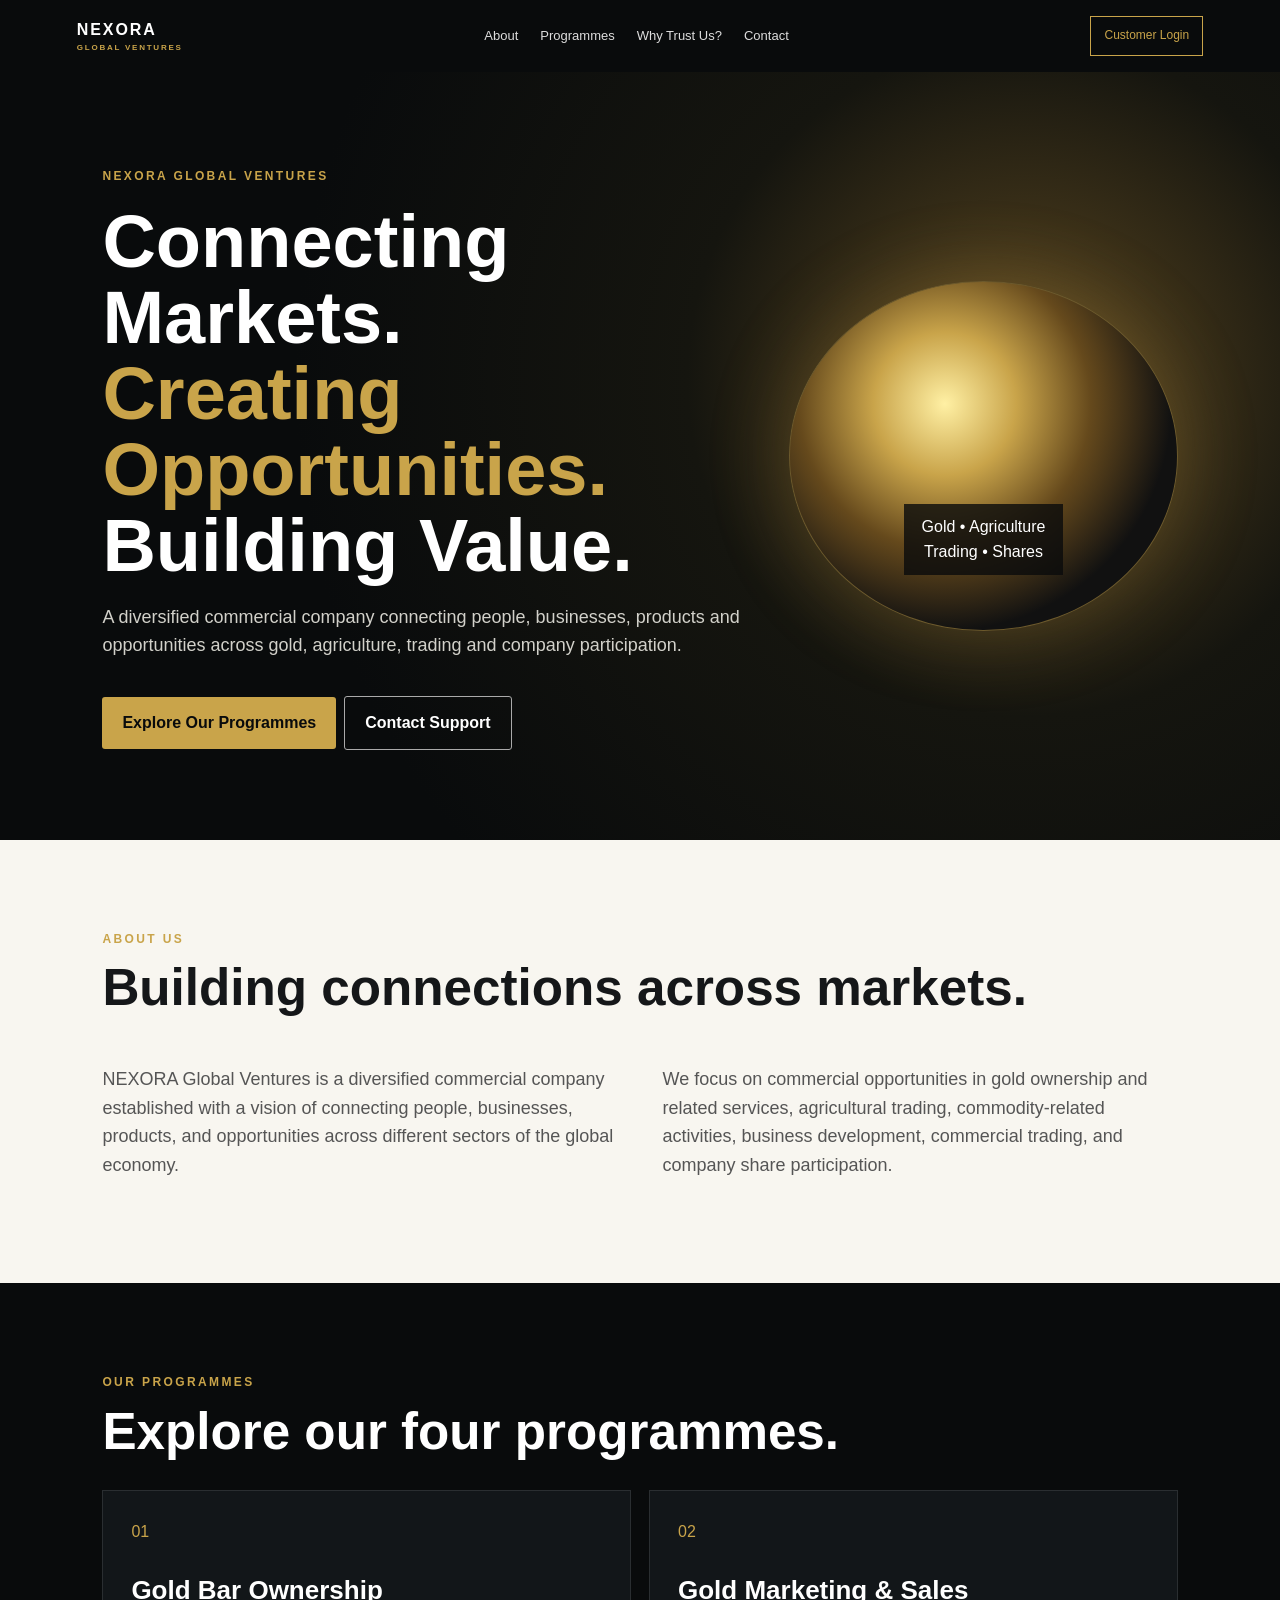
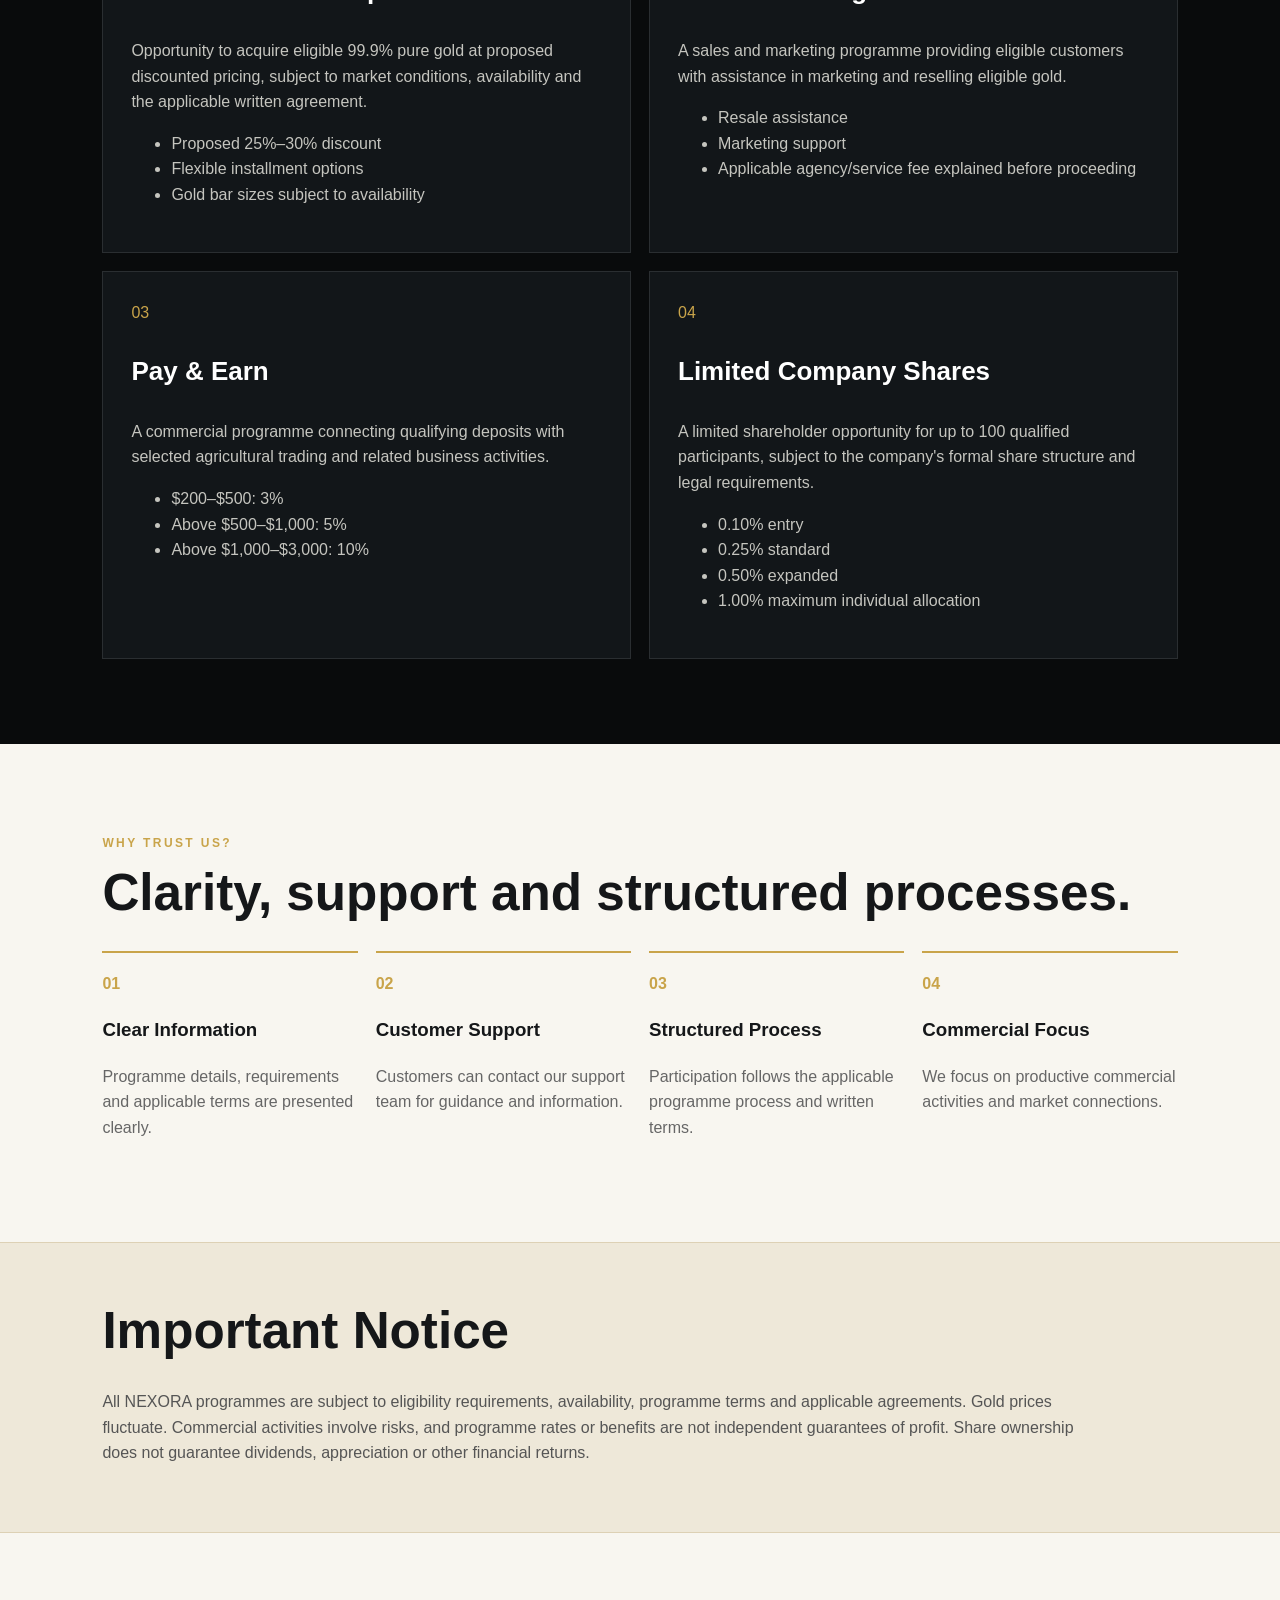
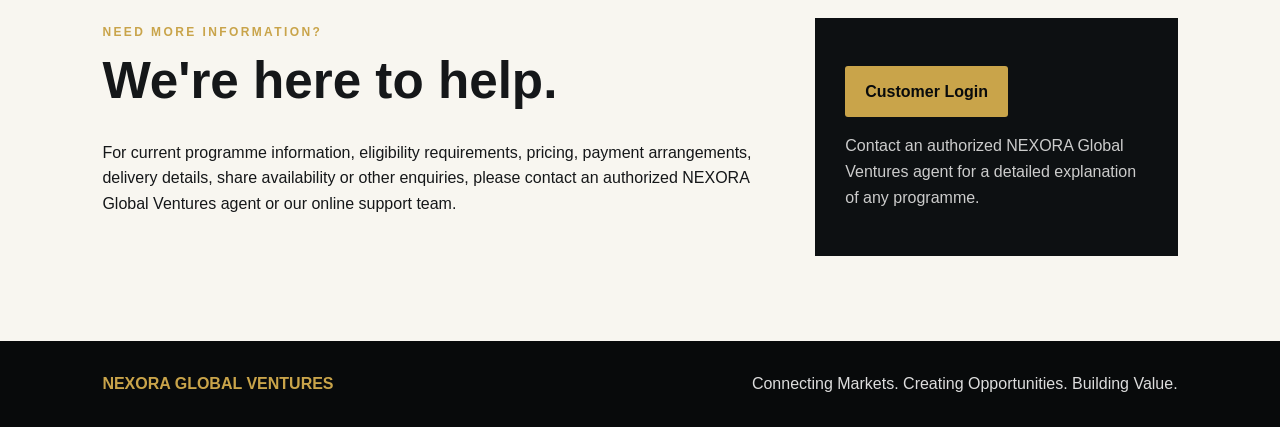
==== index.html @ 750ff254 "Add files via upload" ====
<!doctype html><html><head><meta charset="utf-8"><meta name="viewport" content="width=device-width,initial-scale=1"><title>NEXORA Global Ventures</title><link rel="stylesheet" href="styles.css"></head><body>
<header><b>NEXORA <small>GLOBAL VENTURES</small></b><nav><a href="#about">About</a><a href="#programmes">Programmes</a><a href="#trust">Why Trust Us?</a><a href="#contact">Contact</a></nav><a class="login" href="https://bright-concha-d48818.netlify.app">Customer Login</a></header>
<section class="hero"><div><label>NEXORA GLOBAL VENTURES</label><h1>Connecting Markets.<br><em>Creating Opportunities.</em><br>Building Value.</h1><p>A diversified commercial company connecting people, businesses, products and opportunities across gold, agriculture, trading and company participation.</p><a class="btn" href="#programmes">Explore Our Programmes</a><a class="btn dark" href="#contact">Contact Support</a></div><div class="orb"><span>Gold • Agriculture<br>Trading • Shares</span></div></section>
<section id="about"><label>ABOUT US</label><h2>Building connections across markets.</h2><div class="cols"><p>NEXORA Global Ventures is a diversified commercial company established with a vision of connecting people, businesses, products, and opportunities across different sectors of the global economy.</p><p>We focus on commercial opportunities in gold ownership and related services, agricultural trading, commodity-related activities, business development, commercial trading, and company share participation.</p></div></section>
<section id="programmes" class="darksec"><label>OUR PROGRAMMES</label><h2>Explore our four programmes.</h2><div class="cards">
<article><i>01</i><h3>Gold Bar Ownership</h3><p>Opportunity to acquire eligible 99.9% pure gold at proposed discounted pricing, subject to market conditions, availability and the applicable written agreement.</p><ul><li>Proposed 25%–30% discount</li><li>Flexible installment options</li><li>Gold bar sizes subject to availability</li></ul></article>
<article><i>02</i><h3>Gold Marketing &amp; Sales</h3><p>A sales and marketing programme providing eligible customers with assistance in marketing and reselling eligible gold.</p><ul><li>Resale assistance</li><li>Marketing support</li><li>Applicable agency/service fee explained before proceeding</li></ul></article>
<article><i>03</i><h3>Pay &amp; Earn</h3><p>A commercial programme connecting qualifying deposits with selected agricultural trading and related business activities.</p><ul><li>$200–$500: 3%</li><li>Above $500–$1,000: 5%</li><li>Above $1,000–$3,000: 10%</li></ul></article>
<article><i>04</i><h3>Limited Company Shares</h3><p>A limited shareholder opportunity for up to 100 qualified participants, subject to the company's formal share structure and legal requirements.</p><ul><li>0.10% entry</li><li>0.25% standard</li><li>0.50% expanded</li><li>1.00% maximum individual allocation</li></ul></article>
</div></section>
<section id="trust"><label>WHY TRUST US?</label><h2>Clarity, support and structured processes.</h2><div class="trust"><div><b>01</b><h3>Clear Information</h3><p>Programme details, requirements and applicable terms are presented clearly.</p></div><div><b>02</b><h3>Customer Support</h3><p>Customers can contact our support team for guidance and information.</p></div><div><b>03</b><h3>Structured Process</h3><p>Participation follows the applicable programme process and written terms.</p></div><div><b>04</b><h3>Commercial Focus</h3><p>We focus on productive commercial activities and market connections.</p></div></div></section>
<aside><h2>Important Notice</h2><p>All NEXORA programmes are subject to eligibility requirements, availability, programme terms and applicable agreements. Gold prices fluctuate. Commercial activities involve risks, and programme rates or benefits are not independent guarantees of profit. Share ownership does not guarantee dividends, appreciation or other financial returns.</p></aside>
<section id="contact" class="contact"><div><label>NEED MORE INFORMATION?</label><h2>We're here to help.</h2><p>For current programme information, eligibility requirements, pricing, payment arrangements, delivery details, share availability or other enquiries, please contact an authorized NEXORA Global Ventures agent or our online support team.</p></div><div class="box"><a class="btn" href="https://bright-concha-d48818.netlify.app">Customer Login</a><p>Contact an authorized NEXORA Global Ventures agent for a detailed explanation of any programme.</p></div></section>
<footer><b>NEXORA GLOBAL VENTURES</b><span>Connecting Markets. Creating Opportunities. Building Value.</span></footer></body></html>
---- styles.css ----
:root{--black:#090b0c;--gold:#c9a44a;--cream:#f5f2e9;--muted:#666}*{box-sizing:border-box}html{scroll-behavior:smooth}body{margin:0;font:16px/1.6 Arial,sans-serif;color:#151719;background:#f8f6f0}header{height:72px;background:#090b0c;color:#fff;display:flex;align-items:center;justify-content:space-between;padding:0 6%;position:sticky;top:0;z-index:5}header b{letter-spacing:.12em;color:#fff}header small{display:block;font-size:8px;color:var(--gold);letter-spacing:.22em}nav{display:flex;gap:22px}nav a{color:#ddd;text-decoration:none;font-size:13px}.login{color:var(--gold);border:1px solid var(--gold);padding:9px 13px;text-decoration:none;font-size:12px}.hero{min-height:640px;background:radial-gradient(circle at 80% 40%,#5b4720,#15150f 30%,#090b0c 65%);color:#fff;padding:90px 8%;display:grid;grid-template-columns:1.25fr .75fr;gap:40px;align-items:center}.hero label,section label{color:var(--gold);font-size:12px;font-weight:bold;letter-spacing:.2em}.hero h1{font-size:clamp(42px,6vw,74px);line-height:1.03;margin:16px 0}.hero em{color:var(--gold);font-style:normal}.hero p{max-width:650px;color:#d2d1ca;font-size:18px}.btn{display:inline-block;background:var(--gold);color:#090b0c;text-decoration:none;font-weight:bold;padding:13px 20px;margin:18px 8px 0 0;border-radius:3px}.btn.dark{background:transparent;color:#fff;border:1px solid #aaa}.orb{height:350px;border:1px solid #6c592c;background:radial-gradient(circle at 40% 35%,#fff0a4,#c9a44a 22%,#65491c 45%,#111 70%);border-radius:50%;display:grid;place-items:end center;padding-bottom:55px;box-shadow:0 0 80px #b38d3b55}.orb span{background:#090b0ccc;padding:10px 18px;text-align:center}section{padding:85px 8%;max-width:1400px;margin:auto}h2{font-size:clamp(32px,4vw,52px);line-height:1.1;margin:10px 0 30px}.cols{display:grid;grid-template-columns:1fr 1fr;gap:45px;font-size:18px;color:#555}.darksec{max-width:none;background:var(--black);color:#fff}.darksec>*{max-width:1200px}.cards{display:grid;grid-template-columns:1fr 1fr;gap:18px}.cards article{background:#121619;border:1px solid #2a2e31;padding:28px}.cards i,.trust b{color:var(--gold);font-style:normal}.cards h3{font-size:26px}.cards p,.cards li{color:#c5c5bf}.trust{display:grid;grid-template-columns:repeat(4,1fr);gap:18px}.trust div{border-top:2px solid var(--gold);padding-top:18px}.trust p{color:var(--muted)}aside{padding:50px 8%;background:#eee8d9;border-block:1px solid #ddd1b5}aside p{max-width:1000px;color:#555}.contact{display:grid;grid-template-columns:1.3fr .7fr;gap:40px}.box{background:#0d1012;color:#fff;padding:30px}.box p{color:#ccc}footer{background:#080a0b;color:#ddd;padding:30px 8%;display:flex;justify-content:space-between;flex-wrap:wrap;gap:15px}footer b{color:var(--gold)}@media(max-width:800px){nav{display:none}.hero,.cols,.cards,.contact{grid-template-columns:1fr}.hero{padding:65px 6%}.orb{height:260px}.trust{grid-template-columns:1fr 1fr}section{padding:65px 6%}}@media(max-width:480px){.trust{grid-template-columns:1fr}.hero h1{font-size:40px}}
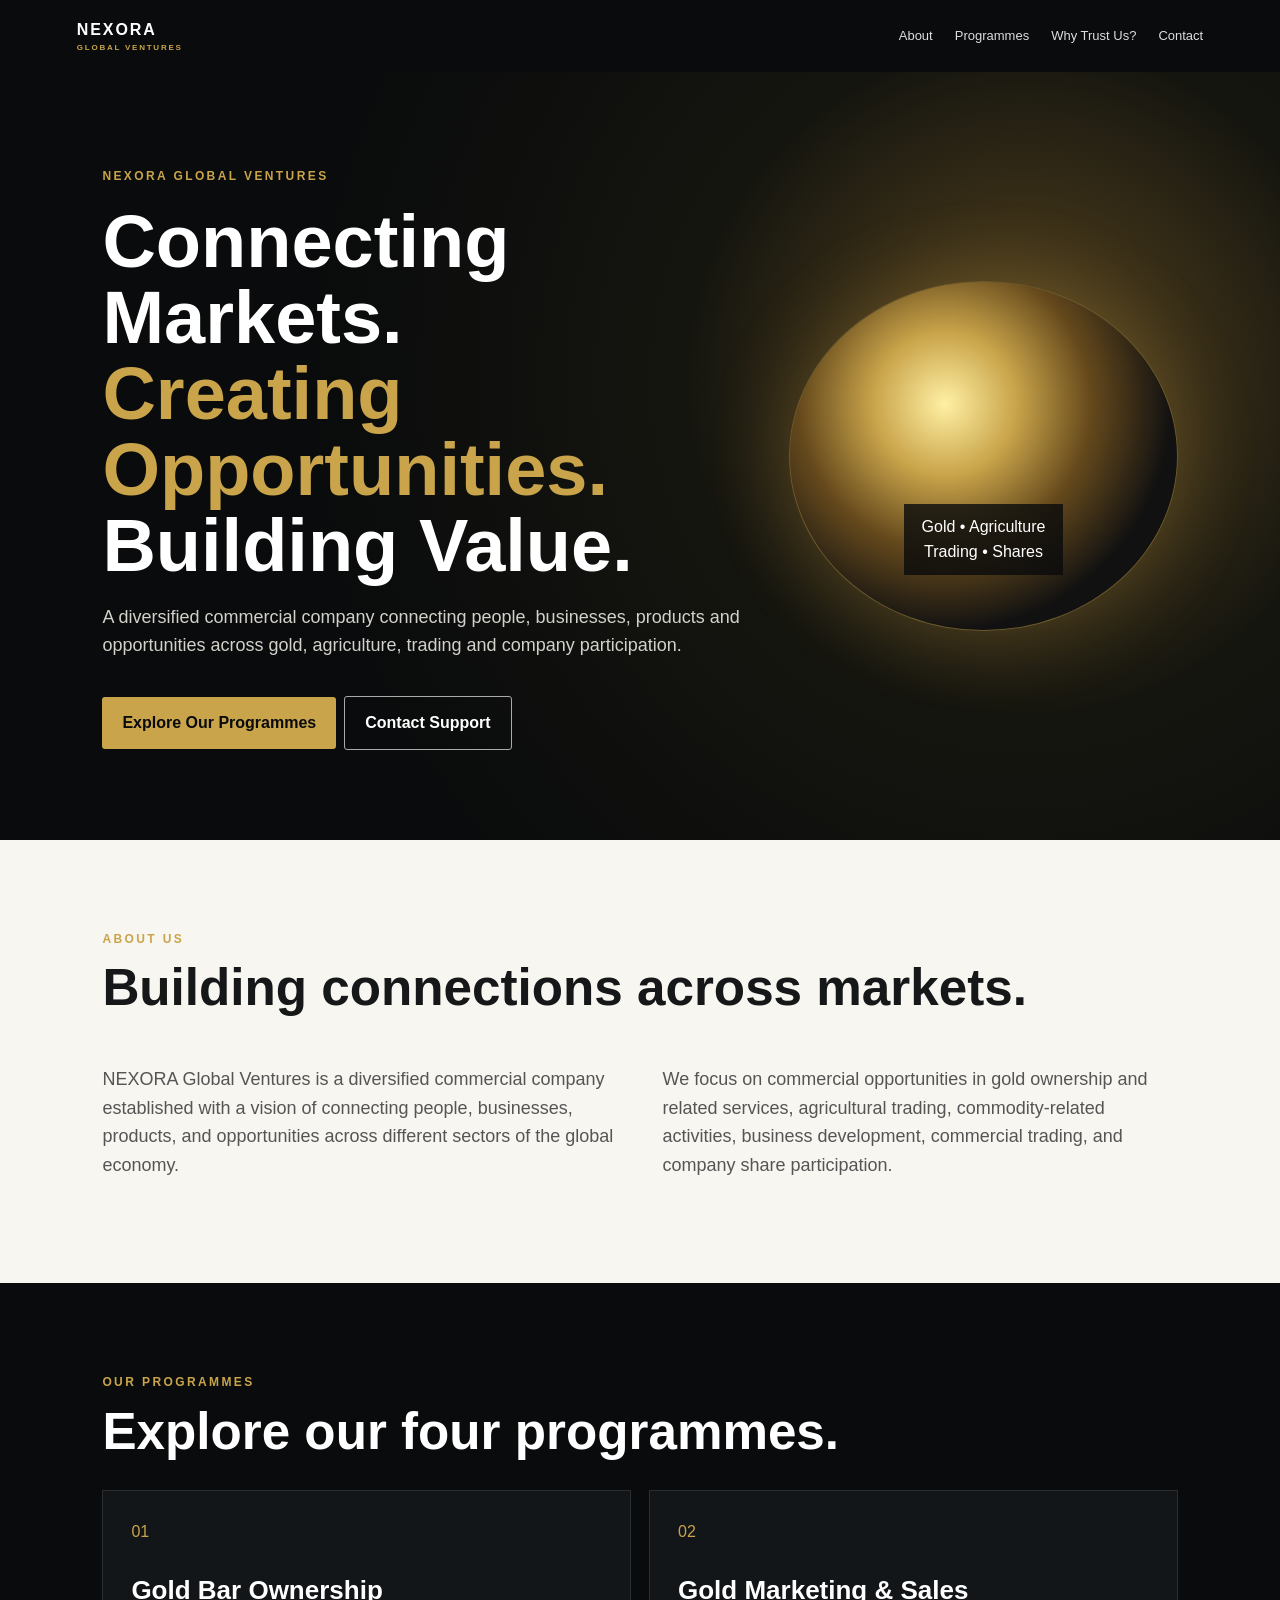
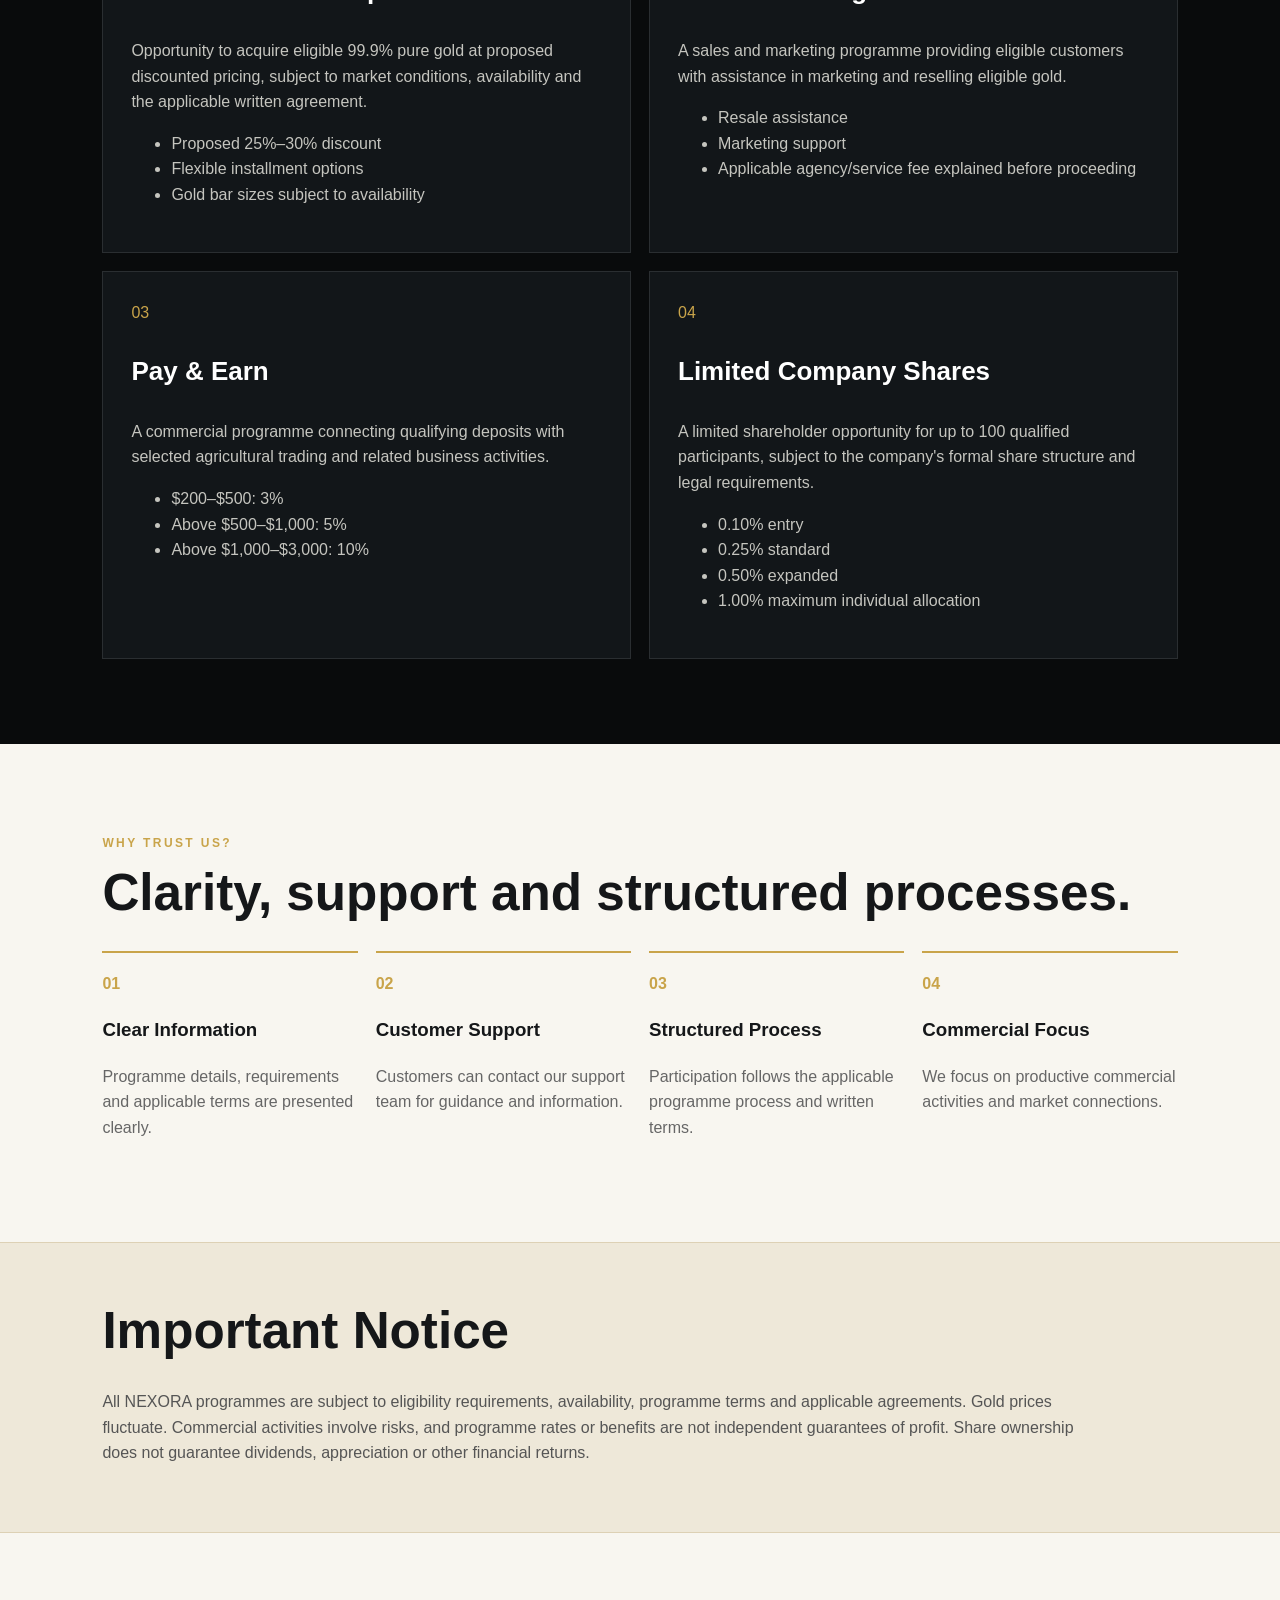
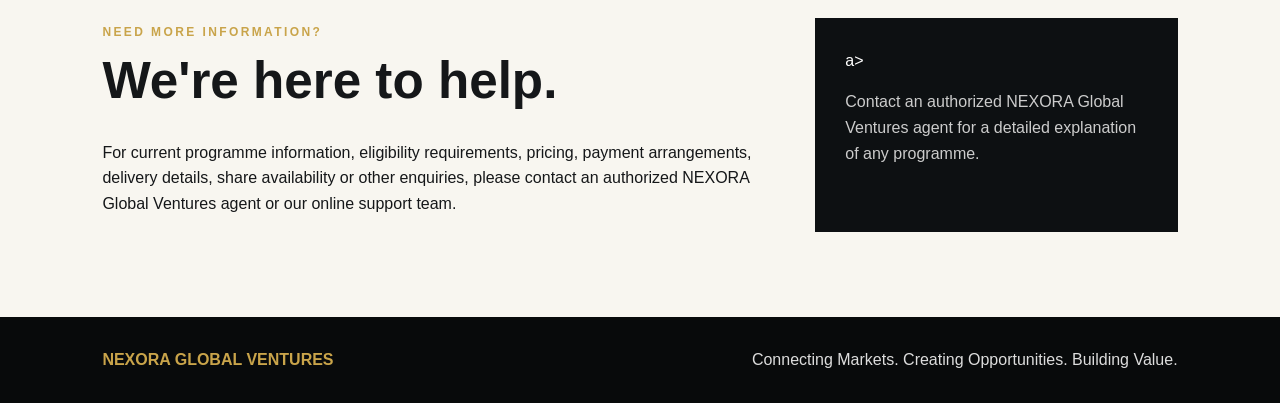
==== commit 69b260ec: "Update index.html" ====
--- a/index.html
+++ b/index.html
@@ -1,5 +1,5 @@
 <!doctype html><html><head><meta charset="utf-8"><meta name="viewport" content="width=device-width,initial-scale=1"><title>NEXORA Global Ventures</title><link rel="stylesheet" href="styles.css"></head><body>
-<header><b>NEXORA <small>GLOBAL VENTURES</small></b><nav><a href="#about">About</a><a href="#programmes">Programmes</a><a href="#trust">Why Trust Us?</a><a href="#contact">Contact</a></nav><a class="login" href="https://bright-concha-d48818.netlify.app">Customer Login</a></header>
+<header><b>NEXORA <small>GLOBAL VENTURES</small></b><nav><a href="#about">About</a><a href="#programmes">Programmes</a><a href="#trust">Why Trust Us?</a><a href="#contact">Contact</a></nav> </header>
 <section class="hero"><div><label>NEXORA GLOBAL VENTURES</label><h1>Connecting Markets.<br><em>Creating Opportunities.</em><br>Building Value.</h1><p>A diversified commercial company connecting people, businesses, products and opportunities across gold, agriculture, trading and company participation.</p><a class="btn" href="#programmes">Explore Our Programmes</a><a class="btn dark" href="#contact">Contact Support</a></div><div class="orb"><span>Gold • Agriculture<br>Trading • Shares</span></div></section>
 <section id="about"><label>ABOUT US</label><h2>Building connections across markets.</h2><div class="cols"><p>NEXORA Global Ventures is a diversified commercial company established with a vision of connecting people, businesses, products, and opportunities across different sectors of the global economy.</p><p>We focus on commercial opportunities in gold ownership and related services, agricultural trading, commodity-related activities, business development, commercial trading, and company share participation.</p></div></section>
 <section id="programmes" class="darksec"><label>OUR PROGRAMMES</label><h2>Explore our four programmes.</h2><div class="cards">
@@ -10,5 +10,5 @@
 </div></section>
 <section id="trust"><label>WHY TRUST US?</label><h2>Clarity, support and structured processes.</h2><div class="trust"><div><b>01</b><h3>Clear Information</h3><p>Programme details, requirements and applicable terms are presented clearly.</p></div><div><b>02</b><h3>Customer Support</h3><p>Customers can contact our support team for guidance and information.</p></div><div><b>03</b><h3>Structured Process</h3><p>Participation follows the applicable programme process and written terms.</p></div><div><b>04</b><h3>Commercial Focus</h3><p>We focus on productive commercial activities and market connections.</p></div></div></section>
 <aside><h2>Important Notice</h2><p>All NEXORA programmes are subject to eligibility requirements, availability, programme terms and applicable agreements. Gold prices fluctuate. Commercial activities involve risks, and programme rates or benefits are not independent guarantees of profit. Share ownership does not guarantee dividends, appreciation or other financial returns.</p></aside>
-<section id="contact" class="contact"><div><label>NEED MORE INFORMATION?</label><h2>We're here to help.</h2><p>For current programme information, eligibility requirements, pricing, payment arrangements, delivery details, share availability or other enquiries, please contact an authorized NEXORA Global Ventures agent or our online support team.</p></div><div class="box"><a class="btn" href="https://bright-concha-d48818.netlify.app">Customer Login</a><p>Contact an authorized NEXORA Global Ventures agent for a detailed explanation of any programme.</p></div></section>
-<footer><b>NEXORA GLOBAL VENTURES</b><span>Connecting Markets. Creating Opportunities. Building Value.</span></footer></body></html>+<section id="contact" class="contact"><div><label>NEED MORE INFORMATION?</label><h2>We're here to help.</h2><p>For current programme information, eligibility requirements, pricing, payment arrangements, delivery details, share availability or other enquiries, please contact an authorized NEXORA Global Ventures agent or our online support team.</p></div><div class="box"> a> <p>Contact an authorized NEXORA Global Ventures agent for a detailed explanation of any programme.</p></div></section>
+<footer><b>NEXORA GLOBAL VENTURES</b><span>Connecting Markets. Creating Opportunities. Building Value.</span></footer></body></html>
